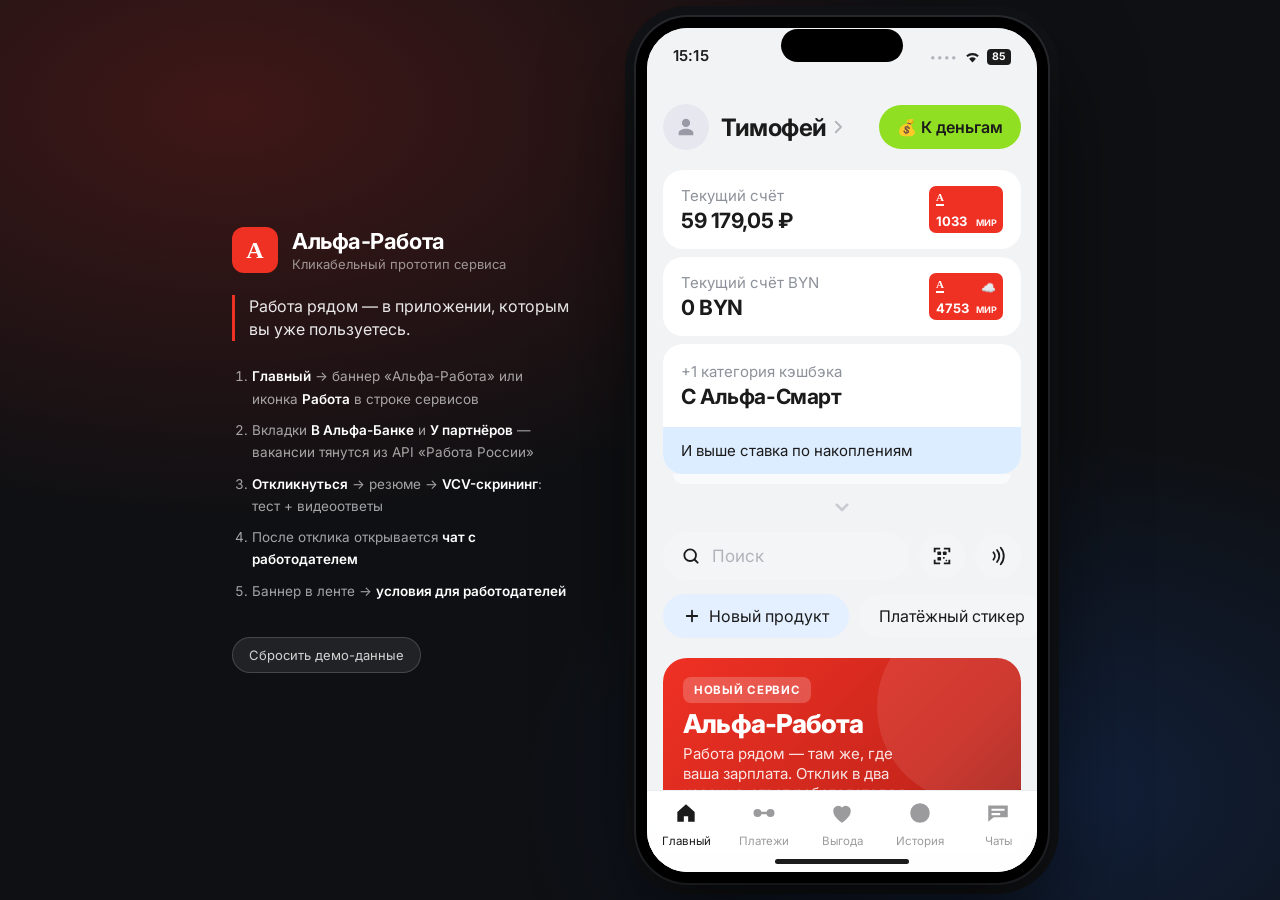
==== app/index.html @ ccc3278b "Прототип сервиса «Альфа-Работа» внутри приложения Альфа-Банка Кликабельный веб-прототип для презента" ====
<!doctype html>
<html lang="ru">
<head>
<meta charset="utf-8">
<meta name="viewport" content="width=device-width, initial-scale=1, viewport-fit=cover, maximum-scale=1">
<title>Альфа-Работа — прототип</title>
<meta name="description" content="Кликабельный прототип сервиса «Альфа-Работа» внутри мобильного приложения Альфа-Банка">
<meta name="theme-color" content="#F2F3F5">
<link rel="icon" href="data:image/svg+xml,<svg xmlns='http://www.w3.org/2000/svg' viewBox='0 0 100 100'><rect width='100' height='100' rx='22' fill='%23EF3124'/><path d='M50 22 L70 74 H58 L54.5 64 H45.5 L42 74 H30 Z M50 40 L47 56 H53 Z' fill='white'/><rect x='36' y='79' width='28' height='6' rx='3' fill='white'/></svg>">
<link rel="preconnect" href="https://fonts.googleapis.com">
<link rel="preconnect" href="https://fonts.gstatic.com" crossorigin>
<link href="https://fonts.googleapis.com/css2?family=Inter:wght@400;500;600;700;800&display=swap" rel="stylesheet">
<link rel="stylesheet" href="css/tokens.css">
<link rel="stylesheet" href="css/bank.css">
<link rel="stylesheet" href="css/rabota.css">
</head>
<body>

<div class="stage">
  <aside class="stage__side">
    <div class="stage__brand">
      <span class="stage__logo">А</span>
      <div>
        <div class="stage__title">Альфа-Работа</div>
        <div class="stage__sub">Кликабельный прототип сервиса</div>
      </div>
    </div>
    <p class="stage__note">
      Работа рядом — в приложении, которым вы уже пользуетесь.
    </p>
    <ol class="stage__steps">
      <li><b>Главный</b> → баннер «Альфа-Работа» или иконка <b>Работа</b> в строке сервисов</li>
      <li>Вкладки <b>В Альфа-Банке</b> и <b>У партнёров</b> — вакансии тянутся из API «Работа России»</li>
      <li><b>Откликнуться</b> → резюме → <b>VCV-скрининг</b>: тест + видеоответы</li>
      <li>После отклика открывается <b>чат с работодателем</b></li>
      <li>Баннер в ленте → <b>условия для работодателей</b></li>
    </ol>
    <button class="stage__reset" id="resetDemo">Сбросить демо-данные</button>
  </aside>

  <div class="phone-wrap">
    <div class="phone">
      <div class="phone__notch"></div>
      <div class="phone__screen" id="app"></div>
    </div>
  </div>
</div>

<div class="toast" id="toast"></div>

<script type="module" src="js/app.js"></script>
</body>
</html>
---- app/css/tokens.css ----
/* Дизайн-токены. Цвета сняты пипеткой со скриншотов приложения Альфа-Банка. */
:root {
  --bg:          #F2F3F5;
  --surface:     #FFFFFF;
  --surface-2:   #F4F5F7;

  --red:         #EF3124;   /* фирменный красный Альфа-Банка */
  --red-dark:    #D42A1E;
  --lime:        #90DF22;   /* пилюля «К деньгам» */
  --blue:        #1F68EB;
  --blue-soft:   #E4F0FF;
  --blue-strip:  #DCEDFF;
  --purple-soft: #BFB3FF;
  --green-bright:#6AF12A;

  --ink:         #1B1B1B;
  --ink-2:       #8D9199;
  --ink-3:       #B0B3B9;
  --avatar:      #E7E7EF;
  --nav-off:     #9B9B9D;
  --line:        #ECEDEF;

  --ok:          #12A05C;
  --warn:        #F5A623;

  --r-card:  20px;
  --r-tile:  16px;
  --r-pill:  100px;

  --pad: 16px;
  --safe-top: 59px;   /* замерено по скриншоту iPhone */
  --nav-h: 61px;      /* от границы таббара до зоны home-indicator */

  --font: 'Inter', -apple-system, BlinkMacSystemFont, 'Segoe UI', Roboto, Arial, sans-serif;
}

* { box-sizing: border-box; -webkit-tap-highlight-color: transparent; }
html, body { margin: 0; padding: 0; height: 100%; }

body {
  font-family: var(--font);
  background: #0E1013;
  color: var(--ink);
  -webkit-font-smoothing: antialiased;
  overflow: hidden;
}

/* ── Сцена: телефон по центру, слева пояснение (только на десктопе) ─────── */
.stage {
  display: flex;
  align-items: center;
  justify-content: center;
  gap: 64px;
  height: 100%;
  padding: 24px;
  background:
    radial-gradient(1200px 700px at 18% 12%, rgba(239,49,36,.22), transparent 60%),
    radial-gradient(900px 600px at 82% 88%, rgba(31,104,235,.18), transparent 60%),
    #0E1013;
}

.stage__side { width: 340px; color: #fff; }
.stage__brand { display: flex; align-items: center; gap: 14px; margin-bottom: 22px; }
.stage__logo {
  width: 46px; height: 46px; border-radius: 12px; background: var(--red);
  display: grid; place-items: center; font-weight: 800; font-size: 24px; color: #fff;
  font-family: Georgia, 'Times New Roman', serif;
}
.stage__title { font-size: 22px; font-weight: 700; letter-spacing: -.02em; }
.stage__sub { font-size: 13px; color: rgba(255,255,255,.55); margin-top: 2px; }
.stage__note {
  font-size: 16px; line-height: 1.45; color: rgba(255,255,255,.9);
  border-left: 3px solid var(--red); padding-left: 14px; margin: 0 0 24px;
}
.stage__steps { margin: 0; padding-left: 20px; font-size: 13.5px; line-height: 1.65; color: rgba(255,255,255,.62); }
.stage__steps li { margin-bottom: 9px; }
.stage__steps b { color: #fff; font-weight: 600; }
.stage__reset {
  margin-top: 26px; background: rgba(255,255,255,.08); border: 1px solid rgba(255,255,255,.16);
  color: rgba(255,255,255,.8); font: inherit; font-size: 13px; padding: 9px 16px;
  border-radius: var(--r-pill); cursor: pointer;
}
.stage__reset:hover { background: rgba(255,255,255,.14); }

/* ── Корпус телефона ────────────────────────────────────────────────────── */
.phone-wrap { flex: 0 0 auto; }
.phone {
  position: relative;
  /* Экран внутри рамки должен быть ровно 390×844 — как на референсных скриншотах */
  width: 412px; height: 866px;
  background: #000;
  border-radius: 52px;
  padding: 11px;
  box-shadow: 0 40px 90px rgba(0,0,0,.6), 0 0 0 2px #2A2C31, 0 0 0 11px #121316;
}
.phone__notch {
  position: absolute; top: 12px; left: 50%; transform: translateX(-50%);
  width: 122px; height: 33px; background: #000; border-radius: 20px; z-index: 60;
}
.phone__screen {
  position: relative;
  width: 100%; height: 100%;
  background: var(--bg);
  border-radius: 41px;
  overflow: hidden;
}

@media (max-width: 1180px) { .stage__side { display: none; } .stage { gap: 0; } }
@media (max-width: 460px), (max-height: 900px) and (max-width: 900px) {
  .stage { padding: 0; background: #000; }
  .phone { width: 100vw; height: 100dvh; border-radius: 0; padding: 0; box-shadow: none; }
  .phone__screen { border-radius: 0; }
  .phone__notch { display: none; }
}

/* ── Тост ───────────────────────────────────────────────────────────────── */
.toast {
  position: fixed; left: 50%; bottom: 46px; transform: translate(-50%, 24px);
  background: rgba(24,25,28,.95); color: #fff; font-size: 14px; font-weight: 500;
  padding: 13px 20px; border-radius: 14px; max-width: 320px; text-align: center;
  opacity: 0; pointer-events: none; transition: .25s cubic-bezier(.2,.8,.2,1); z-index: 999;
  backdrop-filter: blur(8px);
}
.toast.is-on { opacity: 1; transform: translate(-50%, 0); }
---- app/css/bank.css ----
/* ── Экраны приложения Альфа-Банка ──────────────────────────────────────── */

.view {
  position: absolute; inset: 0;
  display: flex; flex-direction: column;
  background: var(--bg);
  overflow: hidden;
}
.view--white { background: #fff; }

.view.anim-in  { animation: slideIn .28s cubic-bezier(.2,.85,.25,1); }
@keyframes slideIn { from { transform: translateX(34px); opacity: 0 } to { transform: none; opacity: 1 } }

.view.sheet-in { animation: sheetIn .3s cubic-bezier(.2,.85,.25,1); }
@keyframes sheetIn { from { transform: translateY(100%) } to { transform: none } }

/* ── Статус-бар ─────────────────────────────────────────────────────────── */
.statusbar {
  height: var(--safe-top); flex: 0 0 auto;
  display: flex; align-items: flex-end; justify-content: space-between;
  padding: 0 26px 22px; font-size: 15px; font-weight: 600; letter-spacing: .01em;
  color: var(--ink); position: relative; z-index: 20;
}
.statusbar__right { display: flex; align-items: center; gap: 6px; }
.statusbar__dots { letter-spacing: 1px; color: var(--ink-3); font-size: 11px; }
.statusbar__batt {
  background: var(--ink); color: #fff; font-size: 10.5px; font-weight: 700;
  padding: 2px 5px; border-radius: 4px; line-height: 1.1;
}

/* ── Скролл-контейнер ───────────────────────────────────────────────────── */
.scroll {
  flex: 1 1 auto; overflow-y: auto; overflow-x: hidden;
  -webkit-overflow-scrolling: touch; scrollbar-width: none;
  overscroll-behavior: contain;
}
.scroll::-webkit-scrollbar { width: 0; height: 0; }

/* ── Шапка главного ─────────────────────────────────────────────────────── */
.bank-head {
  display: flex; align-items: center; gap: 12px;
  padding: 17px var(--pad) 20px; flex: 0 0 auto; background: var(--bg);
}
.avatar {
  width: 46px; height: 46px; border-radius: 50%; background: var(--avatar);
  display: grid; place-items: center; flex: 0 0 auto; cursor: pointer;
}
.avatar svg { width: 22px; height: 22px; fill: #9A9AA6; }
.bank-head__name {
  font-size: 24px; font-weight: 700; letter-spacing: -.02em;
  display: flex; align-items: center; gap: 2px; cursor: pointer;
}
.bank-head__name svg { width: 18px; height: 18px; fill: none; stroke: var(--ink-3); stroke-width: 2.4; }
.bank-head__spacer { flex: 1 1 auto; }
.pill-money {
  background: var(--lime); color: var(--ink); font-size: 16px; font-weight: 600;
  padding: 12px 18px; border-radius: var(--r-pill); border: 0; font-family: inherit;
  display: flex; align-items: center; gap: 7px; cursor: pointer; white-space: nowrap;
}
.icon-btn {
  width: 46px; height: 46px; border-radius: 50%; background: var(--surface-2);
  display: grid; place-items: center; border: 0; cursor: pointer; flex: 0 0 auto;
}
.icon-btn svg { width: 22px; height: 22px; }

/* ── Карточки счетов ────────────────────────────────────────────────────── */
.acct {
  background: var(--surface); border-radius: var(--r-card); margin: 0 var(--pad) 8px;
  padding: 16px 18px; display: flex; align-items: center; gap: 12px; cursor: pointer;
}
.acct__label { font-size: 15px; color: var(--ink-2); margin-bottom: 3px; }
.acct__sum { font-size: 21px; font-weight: 700; letter-spacing: -.02em; }
.acct__spacer { flex: 1 1 auto; }
.mini-card {
  width: 74px; height: 47px; border-radius: 7px; background: var(--red);
  position: relative; flex: 0 0 auto; color: #fff; overflow: hidden;
}
.mini-card__a { position: absolute; top: 5px; left: 7px; font: 700 11px Georgia, serif; }
.mini-card__a::after { content: ""; display: block; height: 1.5px; background: #fff; margin-top: 1px; }
.mini-card__num { position: absolute; bottom: 4px; left: 7px; font-size: 13px; font-weight: 700; }
.mini-card__ps { position: absolute; bottom: 5px; right: 6px; font-size: 9px; font-weight: 700; opacity: .95; }
.mini-card__cloud { position: absolute; top: 7px; right: 7px; font-size: 12px; }

.promo-acct {
  background: var(--surface); border-radius: var(--r-card); margin: 0 var(--pad);
  overflow: hidden; cursor: pointer;
}
.promo-acct__top { padding: 18px; display: flex; align-items: center; gap: 10px; }
.promo-acct__label { font-size: 15px; color: var(--ink-2); margin-bottom: 3px; }
.promo-acct__title { font-size: 21px; font-weight: 700; letter-spacing: -.02em; }
.promo-acct__x { width: 26px; height: 26px; flex: 0 0 auto; opacity: .35; }
.promo-acct__strip { background: var(--blue-strip); padding: 14px 18px; font-size: 15px; }
.stack-hint {
  height: 10px; margin: 0 26px; background: var(--surface); border-radius: 0 0 16px 16px; opacity: .6;
}
.chevron-down { display: grid; place-items: center; padding: 14px 0 10px; }
.chevron-down svg { width: 34px; height: 18px; stroke: #C9CBD0; stroke-width: 3.4; fill: none; }

/* ── Поиск ──────────────────────────────────────────────────────────────── */
.searchrow { display: flex; gap: 10px; padding: 6px var(--pad) 14px; align-items: center; }
.searchfield {
  flex: 1 1 auto; height: 48px; background: var(--surface-2); border-radius: var(--r-pill);
  display: flex; align-items: center; gap: 11px; padding: 0 18px; cursor: pointer;
}
.searchfield svg { width: 20px; height: 20px; flex: 0 0 auto; }
.searchfield > span { color: var(--ink-3); font-size: 17px; }
.searchfield input {
  border: 0; background: transparent; font: inherit; font-size: 16px; outline: none;
  width: 100%; color: var(--ink);
}
.searchfield input::placeholder { color: var(--ink-3); }

/* ── Чипы ───────────────────────────────────────────────────────────────── */
.chiprow {
  display: flex; gap: 10px; overflow-x: auto; padding: 0 var(--pad) 16px;
  scrollbar-width: none;
}
.chiprow::-webkit-scrollbar { display: none; }
.chip {
  flex: 0 0 auto; background: var(--surface-2); border: 0; font: inherit; font-size: 16px;
  padding: 12px 20px; border-radius: var(--r-pill); cursor: pointer; white-space: nowrap;
  display: flex; align-items: center; gap: 8px; color: var(--ink);
}
.chip--blue { background: var(--blue-soft); }
.chip svg { width: 18px; height: 18px; }

/* ── Секции и карусели ──────────────────────────────────────────────────── */
.sec-head {
  display: flex; align-items: center; justify-content: space-between;
  padding: 18px var(--pad) 14px; cursor: pointer;
}
.sec-head h2 { margin: 0; font-size: 21px; font-weight: 700; letter-spacing: -.025em; }
.sec-head svg { width: 20px; height: 20px; stroke: #C4C6CC; stroke-width: 2.6; fill: none; }

.rail {
  display: flex; gap: 10px; overflow-x: auto; padding: 0 var(--pad) 4px;
  scrollbar-width: none; scroll-snap-type: x proximity;
}
.rail::-webkit-scrollbar { display: none; }
.rail > * { scroll-snap-align: start; }

.story {
  flex: 0 0 auto; width: 168px; border-radius: var(--r-card); overflow: hidden;
  background: var(--blue-strip); cursor: pointer;
}
.story__art { height: 116px; display: grid; place-items: center; font-size: 54px; }
.story__cap { padding: 12px 14px 16px; font-size: 16px; font-weight: 600; line-height: 1.25; }

.tile {
  flex: 0 0 auto; width: 168px; min-height: 168px; border-radius: var(--r-card);
  padding: 16px; cursor: pointer; position: relative; overflow: hidden;
  display: flex; flex-direction: column;
}
.tile h3 { margin: 0 0 4px; font-size: 18px; font-weight: 700; line-height: 1.2; letter-spacing: -.02em; }
.tile p { margin: 0; font-size: 15px; line-height: 1.25; color: rgba(27,27,27,.5); }
.tile__emoji { font-size: 46px; margin-top: auto; align-self: flex-end; }

.transfer { flex: 0 0 auto; width: 86px; text-align: center; cursor: pointer; }
.transfer__circle {
  width: 68px; height: 68px; border-radius: 50%; background: var(--surface-2);
  display: grid; place-items: center; font-size: 30px; margin: 0 auto 8px;
}
.transfer__name { font-size: 13.5px; line-height: 1.25; }

/* ── Строка сервисов (страховки, тревел, …, Работа) ─────────────────────── */
.services { display: flex; gap: 10px; overflow-x: auto; padding: 4px var(--pad) 6px; scrollbar-width: none; }
.services::-webkit-scrollbar { display: none; }
.service {
  flex: 0 0 auto; width: 84px; text-align: center; cursor: pointer;
  background: none; border: 0; font: inherit; padding: 0;
}
.service__tile {
  width: 84px; height: 84px; border-radius: 22px; background: var(--surface-2);
  display: grid; place-items: center; font-size: 40px; margin-bottom: 8px; position: relative;
}
.service__name { font-size: 14px; line-height: 1.2; color: var(--ink); }
.service__rate { font-size: 14px; color: var(--ink-2); }
.service__new {
  position: absolute; top: -4px; right: -4px; background: var(--red); color: #fff;
  font-size: 10px; font-weight: 700; padding: 3px 7px; border-radius: 8px; letter-spacing: .02em;
}
.service--work .service__tile { background: linear-gradient(140deg, #FF5B4A, #EF3124); }

/* ── Баннер нового продукта на главной ──────────────────────────────────── */
.hero-banner {
  margin: 4px var(--pad) 2px; border-radius: 24px; overflow: hidden; cursor: pointer;
  background: linear-gradient(135deg, #EF3124 0%, #C9261C 62%, #8E1A13 100%);
  color: #fff; padding: 20px; position: relative; min-height: 170px;
  display: flex; flex-direction: column; justify-content: space-between;
}
.hero-banner::after {
  content: ""; position: absolute; right: -46px; top: -46px; width: 190px; height: 190px;
  border-radius: 50%; background: rgba(255,255,255,.09);
}
.hero-banner__tag {
  align-self: flex-start; background: rgba(255,255,255,.2); font-size: 11.5px; font-weight: 700;
  letter-spacing: .06em; text-transform: uppercase; padding: 6px 11px; border-radius: 8px;
  position: relative; z-index: 2;
}
.hero-banner__title {
  font-size: 26px; font-weight: 800; letter-spacing: -.03em; line-height: 1.08;
  margin: 12px 0 6px; position: relative; z-index: 2;
}
.hero-banner__sub { font-size: 15px; line-height: 1.3; opacity: .88; position: relative; z-index: 2; max-width: 76%; }
.hero-banner__cta {
  margin-top: 16px; align-self: flex-start; background: #fff; color: var(--ink);
  font-size: 15px; font-weight: 600; padding: 11px 20px; border-radius: var(--r-pill);
  border: 0; font-family: inherit; position: relative; z-index: 2; cursor: pointer;
}
.hero-banner__emoji { position: absolute; right: 16px; bottom: 14px; font-size: 60px; z-index: 1; }

/* ── Нижняя навигация ───────────────────────────────────────────────────── */
.tabbar {
  flex: 0 0 auto; height: var(--nav-h);
  display: flex; align-items: flex-start; padding-top: 9px;
  background: rgba(255,255,255,.94); backdrop-filter: blur(14px);
  border-top: 1px solid var(--line); position: relative; z-index: 30;
}
.tabbar__item {
  flex: 1 1 0; background: none; border: 0; font: inherit; cursor: pointer;
  display: flex; flex-direction: column; align-items: center; gap: 5px; padding: 0;
  color: var(--nav-off);
}
.tabbar__item svg { width: 26px; height: 26px; fill: currentColor; }
.tabbar__item span { font-size: 11.5px; }
.tabbar__item.is-on { color: var(--ink); }
.tabbar__ico { position: relative; }
.tabbar__badge {
  position: absolute; top: -4px; right: -10px; min-width: 17px; height: 17px;
  background: var(--red); color: #fff; font-size: 10px; font-weight: 700;
  border-radius: 9px; display: grid; place-items: center; padding: 0 4px;
}
.home-indicator {
  height: 21px; flex: 0 0 auto; display: grid; place-items: center; background: rgba(255,255,255,.94);
}
.home-indicator::after { content: ""; width: 134px; height: 5px; background: #1B1B1B; border-radius: 3px; }
.home-indicator--dark { background: transparent; }

/* ── Навбар внутренних экранов ──────────────────────────────────────────── */
.navbar {
  flex: 0 0 auto; display: flex; align-items: center; gap: 10px;
  padding: 4px var(--pad) 12px; position: relative; z-index: 15;
}
.navbar__btn {
  width: 40px; height: 40px; border-radius: 50%; background: transparent; border: 0;
  display: grid; place-items: center; cursor: pointer; flex: 0 0 auto; margin-left: -8px;
}
.navbar__btn svg { width: 24px; height: 24px; fill: none; stroke: var(--ink); stroke-width: 2.2; }
.navbar__title { font-size: 20px; font-weight: 700; letter-spacing: -.02em; flex: 1 1 auto; }
.navbar__title small { display: block; font-size: 13px; font-weight: 500; color: var(--red); margin-top: 1px; }

/* ── Выгода: сегменты ───────────────────────────────────────────────────── */
.segs { display: flex; gap: 8px; overflow-x: auto; padding: 4px var(--pad) 16px; scrollbar-width: none; }
.segs::-webkit-scrollbar { display: none; }
.seg {
  flex: 0 0 auto; border: 0; font: inherit; font-size: 17px; font-weight: 500;
  padding: 12px 22px; border-radius: var(--r-pill); background: transparent; cursor: pointer; color: var(--ink);
}
.seg.is-on { background: #1B1B1B; color: #fff; }

.balance-card { margin: 0 var(--pad); border-radius: var(--r-card); overflow: hidden; background: var(--surface-2); }
.balance-card__top { padding: 18px; }
.balance-card__label { font-size: 15px; color: var(--ink-2); display: flex; align-items: center; gap: 6px; }
.balance-card__val { font-size: 26px; font-weight: 700; margin-top: 4px; letter-spacing: -.02em; }
.balance-card__strip {
  background: var(--blue-strip); padding: 15px 18px; font-size: 15px;
  display: flex; align-items: center; justify-content: space-between; cursor: pointer;
}
.info-card {
  margin: 10px var(--pad) 0; background: var(--surface-2); border-radius: var(--r-card);
  padding: 16px; display: flex; align-items: center; gap: 12px; font-size: 15px; line-height: 1.35; cursor: pointer;
}
.duo { display: grid; grid-template-columns: 1fr 1fr; gap: 10px; padding: 10px var(--pad) 0; }
.duo__card {
  border-radius: var(--r-card); padding: 16px; min-height: 156px; cursor: pointer;
  display: flex; flex-direction: column; background: var(--surface-2);
}
.duo__card h3 { margin: 0; font-size: 18px; font-weight: 700; line-height: 1.2; letter-spacing: -.02em; }
.duo__card p { margin: 4px 0 0; font-size: 14px; color: var(--ink-2); }
.duo__art { font-size: 42px; margin-top: auto; align-self: flex-end; }

/* ── Списки (чаты, история) ─────────────────────────────────────────────── */
.list { padding: 0 var(--pad); }
.listitem { display: flex; gap: 14px; padding: 14px 0; cursor: pointer; align-items: flex-start; }
.listitem__ico {
  width: 52px; height: 52px; border-radius: 14px; flex: 0 0 auto;
  display: grid; place-items: center; font-size: 26px; background: var(--surface-2);
}
.listitem__body { flex: 1 1 auto; min-width: 0; }
.listitem__row { display: flex; align-items: baseline; gap: 8px; }
.listitem__name { font-size: 17px; font-weight: 600; letter-spacing: -.01em; flex: 1 1 auto; }
.listitem__time { font-size: 14px; color: var(--ink-2); flex: 0 0 auto; }
.listitem__text {
  font-size: 15px; color: var(--ink-2); line-height: 1.3; margin-top: 3px;
  display: -webkit-box; -webkit-line-clamp: 2; -webkit-box-orient: vertical; overflow: hidden;
}
.listitem__badge {
  background: var(--red); color: #fff; font-size: 11.5px; font-weight: 700;
  border-radius: 10px; padding: 2px 7px; align-self: center;
}
.listitem__badge--mute { background: var(--surface-2); color: var(--ink-2); }

.txn { display: flex; gap: 14px; padding: 12px 0; align-items: center; }
.txn__ico { width: 46px; height: 46px; border-radius: 50%; background: var(--surface-2); display: grid; place-items: center; font-size: 22px; flex: 0 0 auto; }
.txn__body { flex: 1 1 auto; min-width: 0; }
.txn__name { font-size: 16px; font-weight: 500; }
.txn__cat { font-size: 14px; color: var(--ink-2); margin-top: 2px; }
.txn__sum { font-size: 16px; font-weight: 600; white-space: nowrap; }
.txn__sum--in { color: var(--ok); }
.daylabel { font-size: 14px; color: var(--ink-2); padding: 16px 0 4px; font-weight: 500; }

/* ── Платежи ────────────────────────────────────────────────────────────── */
.paygrid { display: grid; grid-template-columns: repeat(4, 1fr); gap: 14px 8px; padding: 8px var(--pad) 16px; }
.paygrid__item { text-align: center; cursor: pointer; }
.paygrid__tile { width: 68px; height: 68px; margin: 0 auto 7px; border-radius: 20px; background: var(--surface-2); display: grid; place-items: center; font-size: 30px; }
.paygrid__name { font-size: 12.5px; line-height: 1.2; }

.blockcard { background: var(--surface); border-radius: var(--r-card); margin: 0 var(--pad) 10px; overflow: hidden; }
.blockrow { display: flex; align-items: center; gap: 14px; padding: 16px 18px; cursor: pointer; }
.blockrow + .blockrow { border-top: 1px solid var(--line); }
.blockrow__ico { width: 40px; height: 40px; border-radius: 12px; background: var(--surface-2); display: grid; place-items: center; font-size: 20px; flex: 0 0 auto; }
.blockrow__body { flex: 1 1 auto; }
.blockrow__title { font-size: 16px; font-weight: 500; }
.blockrow__sub { font-size: 14px; color: var(--ink-2); margin-top: 2px; }
.blockrow__chev { width: 18px; height: 18px; stroke: var(--ink-3); stroke-width: 2.6; fill: none; flex: 0 0 auto; }

.empty { padding: 56px 32px; text-align: center; color: var(--ink-2); }
.empty__emoji { font-size: 52px; margin-bottom: 14px; }
.empty__title { font-size: 18px; font-weight: 600; color: var(--ink); margin-bottom: 6px; }
.empty__text { font-size: 15px; line-height: 1.4; }
---- app/css/rabota.css ----
/* ── Сервис «Альфа-Работа» — в едином стиле с приложением банка ─────────── */

/* Сегменты: Альфа-Банк / Партнёры */
.switch {
  display: flex; background: var(--surface-2); border-radius: var(--r-pill);
  padding: 4px; margin: 0 var(--pad) 14px;
}
.switch__btn {
  flex: 1 1 0; border: 0; font: inherit; font-size: 15px; font-weight: 500;
  padding: 11px 8px; border-radius: var(--r-pill); background: transparent;
  cursor: pointer; color: var(--ink-2); transition: .18s;
}
.switch__btn.is-on { background: #fff; color: var(--ink); font-weight: 600; box-shadow: 0 1px 4px rgba(0,0,0,.08); }

/* Пара карточек: Отклики / Резюме */
.duo-nav { display: grid; grid-template-columns: 1fr 1fr; gap: 10px; padding: 0 var(--pad) 14px; }
.duo-nav__card {
  background: var(--surface); border-radius: var(--r-card); padding: 16px;
  cursor: pointer; display: flex; align-items: center; gap: 8px; min-height: 74px;
  border: 0; font: inherit; text-align: left; position: relative;
}
.duo-nav__label { font-size: 16px; font-weight: 600; flex: 1 1 auto; letter-spacing: -.01em; }
.duo-nav__emoji { font-size: 30px; }
.duo-nav__count {
  position: absolute; top: 10px; right: 10px; background: var(--red); color: #fff;
  font-size: 11px; font-weight: 700; border-radius: 9px; padding: 2px 7px;
}

/* Строка фильтров */
.filterrow { display: flex; gap: 8px; overflow-x: auto; padding: 0 var(--pad) 14px; scrollbar-width: none; }
.filterrow::-webkit-scrollbar { display: none; }
.fchip {
  flex: 0 0 auto; background: var(--surface-2); border: 0; font: inherit; font-size: 15px;
  padding: 11px 16px; border-radius: var(--r-pill); cursor: pointer; white-space: nowrap;
  display: flex; align-items: center; gap: 6px; color: var(--ink);
}
.fchip.is-on { background: var(--ink); color: #fff; }
.fchip svg { width: 14px; height: 14px; stroke: currentColor; stroke-width: 2.6; fill: none; }
.fchip--icon { padding: 11px 13px; }
.fchip--icon svg { width: 18px; height: 18px; }
.fchip__dot {
  width: 7px; height: 7px; border-radius: 50%; background: var(--red);
  position: absolute; top: 7px; right: 8px;
}
.fchip--rel { position: relative; }

.result-count { padding: 0 var(--pad) 10px; font-size: 14px; color: var(--ink-2); }

/* ── Карточка вакансии ──────────────────────────────────────────────────── */
.vac {
  background: var(--surface); border-radius: var(--r-card); margin: 0 var(--pad) 10px;
  padding: 16px; cursor: pointer; position: relative;
}
.vac__tags { display: flex; flex-wrap: wrap; gap: 6px; margin-bottom: 10px; }
.tag {
  background: var(--surface-2); font-size: 13px; padding: 6px 11px; border-radius: var(--r-pill);
  color: var(--ink); display: inline-flex; align-items: center; gap: 5px; white-space: nowrap;
}
.tag--alfa { background: #FDE9E7; color: var(--red); font-weight: 600; }
.tag--partner { background: #EDE9FE; color: #6D3BF0; font-weight: 600; }
.tag--hot { background: #FFF1E0; color: #C2700A; font-weight: 600; }
.tag--match { background: #E4F7EC; color: var(--ok); font-weight: 600; }
.vac__title { font-size: 18px; font-weight: 700; letter-spacing: -.02em; line-height: 1.22; }
.vac__company { font-size: 15px; color: var(--ink-2); margin-top: 5px; display: flex; align-items: center; gap: 5px; }
.vac__company svg { width: 15px; height: 15px; flex: 0 0 auto; }
.vac__desc {
  font-size: 15px; line-height: 1.35; margin-top: 8px; color: #43464C;
  display: -webkit-box; -webkit-line-clamp: 2; -webkit-box-orient: vertical; overflow: hidden;
}
.vac__salary { font-size: 17px; font-weight: 600; margin-top: 10px; }
.vac__meta { font-size: 13px; color: var(--ink-2); margin-top: 6px; display: flex; gap: 10px; flex-wrap: wrap; }
.vac__live { color: var(--ok); }
.vac__foot { display: flex; align-items: center; gap: 10px; margin-top: 12px; }
.vac__fav {
  width: 40px; height: 40px; border-radius: 50%; background: var(--surface-2); border: 0;
  display: grid; place-items: center; cursor: pointer; flex: 0 0 auto;
}
.vac__fav svg { width: 20px; height: 20px; fill: none; stroke: var(--ink-2); stroke-width: 2; }
.vac__fav.is-on svg { fill: var(--red); stroke: var(--red); }
.vac__applied { font-size: 14px; color: var(--ok); font-weight: 600; display: flex; align-items: center; gap: 6px; }

.btn-apply {
  background: var(--red); color: #fff; border: 0; font: inherit; font-size: 15px; font-weight: 600;
  padding: 12px 22px; border-radius: var(--r-pill); cursor: pointer;
}
.btn-apply:disabled { background: var(--surface-2); color: var(--ink-2); }

/* ── Рекламный баннер работодателям в ленте ─────────────────────────────── */
.empl-banner {
  margin: 4px var(--pad) 12px; border-radius: var(--r-card); padding: 18px;
  background: linear-gradient(135deg, #1B1B1B 0%, #2C2E36 100%);
  color: #fff; cursor: pointer; position: relative; overflow: hidden;
}
.empl-banner::after {
  content: ""; position: absolute; right: -30px; bottom: -40px; width: 140px; height: 140px;
  border-radius: 50%; background: rgba(239,49,36,.35); filter: blur(6px);
}
.empl-banner__tag {
  display: inline-block; background: rgba(255,255,255,.14); font-size: 11px; font-weight: 700;
  letter-spacing: .06em; text-transform: uppercase; padding: 5px 10px; border-radius: 7px;
  margin-bottom: 10px; position: relative; z-index: 2;
}
.empl-banner__title { font-size: 19px; font-weight: 700; line-height: 1.2; letter-spacing: -.02em; position: relative; z-index: 2; }
.empl-banner__sub { font-size: 14.5px; opacity: .72; margin-top: 6px; line-height: 1.35; position: relative; z-index: 2; max-width: 84%; }
.empl-banner__link {
  margin-top: 14px; display: inline-flex; align-items: center; gap: 6px; font-size: 15px;
  font-weight: 600; color: #fff; position: relative; z-index: 2;
}
.empl-banner__link svg { width: 16px; height: 16px; stroke: currentColor; stroke-width: 2.6; fill: none; }

/* ── Детальная вакансия ─────────────────────────────────────────────────── */
.vd { padding: 0 var(--pad); }
.vd__title { font-size: 27px; font-weight: 800; letter-spacing: -.03em; line-height: 1.1; }
.vd__salary { font-size: 17px; margin-top: 10px; }
.vd__salary b { font-weight: 700; }
.vd__tags { display: flex; flex-wrap: wrap; gap: 7px; margin-top: 14px; }
.vd h3 { font-size: 19px; font-weight: 700; letter-spacing: -.02em; margin: 26px 0 10px; }
.vd p, .vd li { font-size: 15.5px; line-height: 1.45; margin: 0 0 9px; color: #2E3136; }
.vd ul { margin: 0; padding-left: 20px; }
.vd__company {
  display: flex; align-items: center; gap: 12px; background: var(--surface);
  border-radius: var(--r-card); padding: 14px; margin-top: 8px;
}
.vd__logo {
  width: 46px; height: 46px; border-radius: 13px; display: grid; place-items: center;
  font-weight: 700; font-size: 18px; color: #fff; flex: 0 0 auto;
}
.vd__cname { font-size: 16px; font-weight: 600; display: flex; align-items: center; gap: 5px; }
.vd__crate { font-size: 14px; color: var(--ink-2); margin-top: 2px; }
.vd__stats {
  display: flex; gap: 8px; margin-top: 14px; background: var(--surface);
  border-radius: var(--r-card); padding: 14px;
}
.vd__stat { flex: 1 1 0; text-align: center; }
.vd__stat b { display: block; font-size: 18px; font-weight: 700; }
.vd__stat span { font-size: 12.5px; color: var(--ink-2); line-height: 1.2; display: block; margin-top: 3px; }

.sticky-foot {
  flex: 0 0 auto; padding: 12px var(--pad) 10px; background: rgba(255,255,255,.96);
  backdrop-filter: blur(12px); border-top: 1px solid var(--line); position: relative; z-index: 20;
}
.btn-primary {
  width: 100%; background: var(--red); color: #fff; border: 0; font: inherit; font-size: 17px;
  font-weight: 600; padding: 17px; border-radius: var(--r-pill); cursor: pointer;
}
.btn-primary:disabled { background: #E6E7EA; color: var(--ink-3); cursor: default; }
.btn-ghost {
  width: 100%; background: var(--surface-2); color: var(--ink); border: 0; font: inherit;
  font-size: 17px; font-weight: 600; padding: 17px; border-radius: var(--r-pill); cursor: pointer;
}
.legal { font-size: 12.5px; color: var(--ink-2); text-align: center; margin-top: 9px; line-height: 1.35; }
.legal u { cursor: pointer; }

/* ── Фильтры ────────────────────────────────────────────────────────────── */
.flt { padding: 0 var(--pad) 20px; }
.flt h3 { font-size: 17px; font-weight: 700; margin: 22px 0 12px; letter-spacing: -.01em; }
.flt__wrap { display: flex; flex-wrap: wrap; gap: 8px; }
.flt__toggle { display: flex; align-items: center; justify-content: space-between; padding: 16px 0; border-top: 1px solid var(--line); }
.flt__toggle span { font-size: 16px; font-weight: 500; }
.tgl { width: 51px; height: 31px; border-radius: 20px; background: #E4E5E8; border: 0; position: relative; cursor: pointer; flex: 0 0 auto; transition: .2s; }
.tgl::after { content: ""; position: absolute; top: 2px; left: 2px; width: 27px; height: 27px; border-radius: 50%; background: #fff; box-shadow: 0 1px 3px rgba(0,0,0,.2); transition: .2s; }
.tgl.is-on { background: var(--ok); }
.tgl.is-on::after { transform: translateX(20px); }
.range { display: flex; align-items: center; gap: 10px; }
.range input[type=range] { flex: 1 1 auto; accent-color: var(--red); }
.range__val { font-size: 15px; font-weight: 600; white-space: nowrap; }

/* ── Резюме ─────────────────────────────────────────────────────────────── */
.res-card {
  background: var(--surface); border-radius: var(--r-card); margin: 0 var(--pad) 10px;
  padding: 16px; display: flex; align-items: center; gap: 14px; cursor: pointer;
}
.res-card__ico { width: 46px; height: 46px; border-radius: 13px; background: var(--blue-soft); display: grid; place-items: center; font-size: 22px; flex: 0 0 auto; }
.res-card__body { flex: 1 1 auto; min-width: 0; }
.res-card__name { font-size: 16px; font-weight: 600; }
.res-card__meta { font-size: 14px; color: var(--ink-2); margin-top: 3px; }
.res-card__meta--ok { color: var(--ok); }
.res-card.is-sel { outline: 2px solid var(--red); }

.pick-row {
  display: flex; align-items: center; gap: 16px; padding: 16px var(--pad);
  cursor: pointer; background: none; border: 0; font: inherit; width: 100%; text-align: left;
}
.pick-row__ico { width: 48px; height: 48px; border-radius: 50%; background: var(--red); display: grid; place-items: center; font-size: 22px; flex: 0 0 auto; }
.pick-row__title { font-size: 17px; font-weight: 500; display: block; }
.pick-row__sub { font-size: 14px; color: var(--ink-2); margin-top: 2px; display: block; }

.field { padding: 0 var(--pad) 16px; }
.field label { display: block; font-size: 14px; color: var(--ink-2); margin-bottom: 7px; }
.field input, .field textarea, .field select {
  width: 100%; border: 0; background: var(--surface-2); border-radius: 14px; padding: 15px 16px;
  font: inherit; font-size: 16px; outline: none; color: var(--ink);
}
.field input:focus, .field textarea:focus { box-shadow: inset 0 0 0 2px var(--red); }
.field textarea { min-height: 96px; resize: none; }
.hint { padding: 0 var(--pad) 14px; font-size: 13.5px; color: var(--ink-2); line-height: 1.4; }

.stub-box {
  margin: 0 var(--pad) 16px; border: 2px dashed #D6D8DD; border-radius: var(--r-card);
  padding: 28px 20px; text-align: center; background: #FAFBFC;
}
.stub-box__emoji { font-size: 40px; }
.stub-box__title { font-size: 16px; font-weight: 600; margin: 10px 0 6px; }
.stub-box__text { font-size: 14px; color: var(--ink-2); line-height: 1.4; }

/* ── VCV-скрининг ───────────────────────────────────────────────────────── */
.vcv-progress { display: flex; gap: 5px; padding: 0 var(--pad) 16px; }
.vcv-progress__seg { flex: 1 1 0; height: 4px; border-radius: 3px; background: #E3E5E8; overflow: hidden; }
.vcv-progress__seg.is-done { background: var(--red); }
.vcv-progress__seg.is-now::after { content: ""; display: block; height: 100%; width: 45%; background: var(--red); }

.vcv-hero { padding: 8px var(--pad) 0; text-align: center; }
.vcv-hero__emoji { font-size: 64px; }
.vcv-hero__title { font-size: 25px; font-weight: 800; letter-spacing: -.03em; line-height: 1.12; margin: 14px 0 10px; }
.vcv-hero__text { font-size: 15.5px; line-height: 1.45; color: var(--ink-2); }

.vcv-steps { padding: 20px var(--pad) 0; }
.vcv-step { display: flex; gap: 14px; align-items: flex-start; padding: 13px 0; }
.vcv-step__n {
  width: 30px; height: 30px; border-radius: 50%; background: var(--red); color: #fff;
  display: grid; place-items: center; font-size: 14px; font-weight: 700; flex: 0 0 auto;
}
.vcv-step__t { font-size: 16px; font-weight: 600; }
.vcv-step__s { font-size: 14px; color: var(--ink-2); margin-top: 3px; line-height: 1.35; }

.q-num { font-size: 13px; color: var(--ink-2); padding: 0 var(--pad) 8px; font-weight: 500; letter-spacing: .02em; }
.q-title { font-size: 21px; font-weight: 700; letter-spacing: -.02em; line-height: 1.25; padding: 0 var(--pad) 6px; }
.q-sub { font-size: 14.5px; color: var(--ink-2); padding: 0 var(--pad) 16px; line-height: 1.4; }
.opt {
  display: flex; align-items: center; gap: 13px; background: var(--surface); border: 2px solid transparent;
  border-radius: var(--r-tile); padding: 15px 16px; margin: 0 var(--pad) 9px; cursor: pointer;
  font-size: 15.5px; line-height: 1.35; width: calc(100% - var(--pad) * 2); text-align: left; font-family: inherit;
}
.opt__mark {
  width: 24px; height: 24px; border-radius: 50%; border: 2px solid #D6D8DD; flex: 0 0 auto;
  display: grid; place-items: center;
}
.opt.is-sel { border-color: var(--red); }
.opt.is-sel .opt__mark { border-color: var(--red); background: var(--red); }
.opt.is-sel .opt__mark::after { content: ""; width: 8px; height: 8px; border-radius: 50%; background: #fff; }

.recorder {
  margin: 0 var(--pad) 14px; border-radius: 22px; overflow: hidden; background: #14161A;
  position: relative; aspect-ratio: 3 / 4; display: grid; place-items: center;
}
.recorder video { width: 100%; height: 100%; object-fit: cover; transform: scaleX(-1); }
.recorder__ph { color: rgba(255,255,255,.5); text-align: center; padding: 24px; font-size: 14.5px; line-height: 1.45; }
.recorder__ph b { display: block; font-size: 42px; margin-bottom: 10px; }
.recorder__rec {
  position: absolute; top: 14px; left: 14px; background: rgba(239,49,36,.92); color: #fff;
  font-size: 12.5px; font-weight: 700; padding: 6px 11px; border-radius: var(--r-pill);
  display: flex; align-items: center; gap: 7px;
}
.recorder__rec i { width: 8px; height: 8px; border-radius: 50%; background: #fff; animation: blink 1s infinite; }
@keyframes blink { 50% { opacity: .25 } }
.recorder__timer {
  position: absolute; bottom: 14px; right: 14px; background: rgba(0,0,0,.55); color: #fff;
  font-size: 13px; font-weight: 600; padding: 6px 11px; border-radius: var(--r-pill);
  font-variant-numeric: tabular-nums;
}
.recorder__done {
  position: absolute; inset: 0; background: rgba(10,12,15,.86); display: grid; place-items: center;
  color: #fff; text-align: center; padding: 24px; font-size: 15px; line-height: 1.5;
}
.rec-controls { display: flex; gap: 10px; padding: 0 var(--pad) 8px; }
.rec-controls .btn-primary, .rec-controls .btn-ghost { padding: 15px; font-size: 16px; }

.score-ring { display: grid; place-items: center; padding: 12px 0 4px; }
.score-ring svg { width: 168px; height: 168px; transform: rotate(-90deg); }
.score-ring__wrap { position: relative; display: grid; place-items: center; }
.score-ring__val {
  position: absolute; text-align: center;
}
.score-ring__num { font-size: 42px; font-weight: 800; letter-spacing: -.03em; line-height: 1; }
.score-ring__cap { font-size: 13px; color: var(--ink-2); margin-top: 5px; }

.crit { display: flex; align-items: center; gap: 12px; padding: 13px var(--pad); }
.crit__ico { width: 30px; height: 30px; border-radius: 50%; display: grid; place-items: center; font-size: 15px; flex: 0 0 auto; }
.crit__ico--ok { background: #E4F7EC; }
.crit__ico--mid { background: #FFF3E0; }
.crit__body { flex: 1 1 auto; }
.crit__t { font-size: 15.5px; font-weight: 500; }
.crit__bar { height: 5px; border-radius: 3px; background: #E9EAED; margin-top: 7px; overflow: hidden; }
.crit__bar i { display: block; height: 100%; border-radius: 3px; background: var(--ok); }
.crit__pct { font-size: 14px; font-weight: 600; color: var(--ink-2); flex: 0 0 auto; }

/* ── Отклики и чат ──────────────────────────────────────────────────────── */
.resp {
  background: var(--surface); border-radius: var(--r-card); margin: 0 var(--pad) 10px;
  padding: 16px; cursor: pointer;
}
.status {
  display: inline-flex; align-items: center; gap: 6px; font-size: 12.5px; font-weight: 600;
  padding: 6px 11px; border-radius: var(--r-pill); background: var(--surface-2); color: var(--ink-2);
}
.status--sent { background: #EDF1F7; color: #4A5568; }
.status--view { background: #E4F0FF; color: var(--blue); }
.status--invite { background: #E4F7EC; color: var(--ok); }
.status--reject { background: #FDE9E7; color: var(--red); }
.resp__title { font-size: 17px; font-weight: 700; margin-top: 10px; letter-spacing: -.02em; }
.resp__company { font-size: 15px; color: var(--ink-2); margin-top: 4px; }
.resp__date { font-size: 13.5px; color: var(--ink-3); margin-top: 4px; }
.resp__actions { display: flex; gap: 8px; margin-top: 13px; }
.resp__btn {
  flex: 1 1 0; background: var(--surface-2); border: 0; font: inherit; font-size: 15px;
  font-weight: 500; padding: 12px; border-radius: 14px; cursor: pointer; color: var(--ink);
}
.resp__btn--acc { background: var(--red); color: #fff; font-weight: 600; }
.resp__unread {
  display: inline-grid; place-items: center; min-width: 18px; height: 18px; padding: 0 5px;
  background: var(--red); color: #fff; font-size: 11px; font-weight: 700; border-radius: 9px; margin-left: 6px;
}

.chat-head {
  display: flex; align-items: center; gap: 11px; padding: 4px var(--pad) 12px; flex: 0 0 auto;
  border-bottom: 1px solid var(--line); background: #fff;
}
.chat-head__logo { width: 40px; height: 40px; border-radius: 12px; display: grid; place-items: center; color: #fff; font-weight: 700; font-size: 15px; flex: 0 0 auto; }
.chat-head__name { font-size: 16px; font-weight: 600; }
.chat-head__status { font-size: 13px; color: var(--ok); margin-top: 1px; }
.chat-pin {
  margin: 12px var(--pad); border: 1px solid var(--line); border-radius: var(--r-tile);
  padding: 12px 14px; display: flex; align-items: center; gap: 10px; cursor: pointer; background: #fff;
}
.chat-pin__lbl { font-size: 12.5px; color: var(--ink-2); }
.chat-pin__title { font-size: 15px; font-weight: 600; margin-top: 2px; }
.chat-body { flex: 1 1 auto; overflow-y: auto; padding: 0 var(--pad) 12px; scrollbar-width: none; background: #fff; }
.chat-body::-webkit-scrollbar { display: none; }
.chat-day { text-align: center; font-size: 12.5px; color: var(--ink-2); margin: 16px 0 12px; }
.msg { max-width: 78%; padding: 11px 14px; border-radius: 18px; font-size: 15px; line-height: 1.38; margin-bottom: 8px; white-space: pre-wrap; }
.msg--in { background: var(--surface-2); border-bottom-left-radius: 6px; }
.msg--out { background: var(--red); color: #fff; margin-left: auto; border-bottom-right-radius: 6px; }
.msg--sys {
  background: #FFF7E6; color: #8A6100; font-size: 13.5px; max-width: 100%; text-align: center;
  border-radius: 12px; margin: 4px 0 10px;
}
.msg__time { font-size: 11px; opacity: .6; margin-top: 5px; text-align: right; }
.msg__author { font-size: 12.5px; font-weight: 600; color: var(--blue); margin-bottom: 3px; }
.chat-foot {
  flex: 0 0 auto; padding: 10px var(--pad) 10px; border-top: 1px solid var(--line);
  display: flex; gap: 9px; align-items: flex-end; background: #fff;
}
.chat-foot input {
  flex: 1 1 auto; border: 0; background: var(--surface-2); border-radius: var(--r-pill);
  padding: 13px 17px; font: inherit; font-size: 15.5px; outline: none;
}
.chat-send { width: 44px; height: 44px; border-radius: 50%; background: var(--red); border: 0; display: grid; place-items: center; cursor: pointer; flex: 0 0 auto; }
.chat-send svg { width: 20px; height: 20px; fill: #fff; }
.quick-replies { display: flex; gap: 7px; overflow-x: auto; padding: 0 var(--pad) 10px; scrollbar-width: none; background: #fff; }
.quick-replies::-webkit-scrollbar { display: none; }
.quick-reply {
  flex: 0 0 auto; background: var(--blue-soft); color: var(--blue); border: 0; font: inherit;
  font-size: 13.5px; font-weight: 500; padding: 9px 14px; border-radius: var(--r-pill); cursor: pointer; white-space: nowrap;
}

/* ── Страница условий для работодателей ─────────────────────────────────── */
.ehero {
  background: linear-gradient(150deg, #EF3124, #A81E15); color: #fff;
  padding: 26px var(--pad) 30px; margin-bottom: 4px;
}
.ehero__tag {
  display: inline-block; background: rgba(255,255,255,.18); font-size: 11.5px; font-weight: 700;
  letter-spacing: .06em; text-transform: uppercase; padding: 6px 11px; border-radius: 8px;
}
.ehero__title { font-size: 29px; font-weight: 800; letter-spacing: -.035em; line-height: 1.08; margin: 14px 0 10px; }
.ehero__sub { font-size: 15.5px; line-height: 1.45; opacity: .9; }
.ehero__stats { display: flex; gap: 10px; margin-top: 20px; }
.ehero__stat { flex: 1 1 0; background: rgba(255,255,255,.13); border-radius: 14px; padding: 12px; text-align: center; }
.ehero__stat b { display: block; font-size: 20px; font-weight: 800; letter-spacing: -.02em; }
.ehero__stat span { font-size: 11.5px; opacity: .82; line-height: 1.25; display: block; margin-top: 4px; }

.esec { padding: 22px var(--pad) 0; }
.esec h2 { font-size: 22px; font-weight: 700; letter-spacing: -.025em; margin: 0 0 6px; }
.esec > p { font-size: 15px; line-height: 1.45; color: var(--ink-2); margin: 0 0 14px; }

.tariff {
  background: var(--surface); border-radius: var(--r-card); padding: 18px; margin-bottom: 10px;
  border: 2px solid transparent; position: relative;
}
.tariff--hit { border-color: var(--red); }
.tariff__badge {
  position: absolute; top: -10px; left: 18px; background: var(--red); color: #fff;
  font-size: 11px; font-weight: 700; padding: 4px 10px; border-radius: 7px; letter-spacing: .03em;
}
.tariff__name { font-size: 18px; font-weight: 700; letter-spacing: -.02em; }
.tariff__price { font-size: 27px; font-weight: 800; letter-spacing: -.03em; margin: 8px 0 2px; }
.tariff__price small { font-size: 14px; font-weight: 500; color: var(--ink-2); letter-spacing: 0; }
.tariff__cond { font-size: 13.5px; color: var(--red); font-weight: 600; margin-bottom: 12px; }
.tariff__list { list-style: none; margin: 0; padding: 0; }
.tariff__list li { font-size: 14.5px; line-height: 1.4; padding: 6px 0 6px 24px; position: relative; color: #33363B; }
.tariff__list li::before { content: "✓"; position: absolute; left: 0; color: var(--ok); font-weight: 700; }
.tariff__list li.no::before { content: "—"; color: var(--ink-3); }

.step-card {
  background: var(--surface); border-radius: var(--r-card); padding: 16px; margin-bottom: 9px;
  display: flex; gap: 14px; align-items: flex-start;
}
.step-card__n {
  width: 30px; height: 30px; border-radius: 50%; background: var(--ink); color: #fff;
  display: grid; place-items: center; font-size: 14px; font-weight: 700; flex: 0 0 auto;
}
.step-card__t { font-size: 16px; font-weight: 600; letter-spacing: -.01em; }
.step-card__s { font-size: 14.5px; color: var(--ink-2); margin-top: 4px; line-height: 1.4; }

.faq { background: var(--surface); border-radius: var(--r-card); overflow: hidden; margin-bottom: 9px; }
.faq__q { padding: 16px; font-size: 15.5px; font-weight: 600; cursor: pointer; display: flex; gap: 12px; align-items: center; }
.faq__q span { flex: 1 1 auto; }
.faq__q svg { width: 16px; height: 16px; stroke: var(--ink-3); stroke-width: 2.6; fill: none; transition: .2s; flex: 0 0 auto; }
.faq.is-open .faq__q svg { transform: rotate(180deg); }
.faq__a { padding: 0 16px 16px; font-size: 14.5px; line-height: 1.45; color: var(--ink-2); display: none; }
.faq.is-open .faq__a { display: block; }

.calc { background: var(--surface); border-radius: var(--r-card); padding: 18px; }
.calc__row { display: flex; justify-content: space-between; align-items: center; font-size: 15px; padding: 8px 0; }
.calc__row b { font-weight: 600; }
.calc__total { border-top: 1px solid var(--line); margin-top: 8px; padding-top: 14px; display: flex; justify-content: space-between; align-items: baseline; }
.calc__total span { font-size: 15px; color: var(--ink-2); }
.calc__total b { font-size: 24px; font-weight: 800; letter-spacing: -.02em; }
.calc__save { font-size: 13.5px; color: var(--ok); font-weight: 600; margin-top: 6px; }

/* ── Прочее ─────────────────────────────────────────────────────────────── */
.loading { padding: 40px; text-align: center; color: var(--ink-2); font-size: 15px; }
.spinner {
  width: 26px; height: 26px; border: 3px solid #E3E5E8; border-top-color: var(--red);
  border-radius: 50%; margin: 0 auto 14px; animation: spin .8s linear infinite;
}
@keyframes spin { to { transform: rotate(360deg) } }
.skeleton { background: linear-gradient(90deg, #EDEEF1 25%, #F6F7F8 50%, #EDEEF1 75%); background-size: 200% 100%; animation: shimmer 1.3s infinite; border-radius: 8px; }
@keyframes shimmer { to { background-position: -200% 0 } }

.src-note {
  padding: 14px var(--pad) 26px; font-size: 12.5px; color: var(--ink-3); text-align: center; line-height: 1.45;
}
.pressable { transition: transform .12s; }
.pressable:active { transform: scale(.975); }
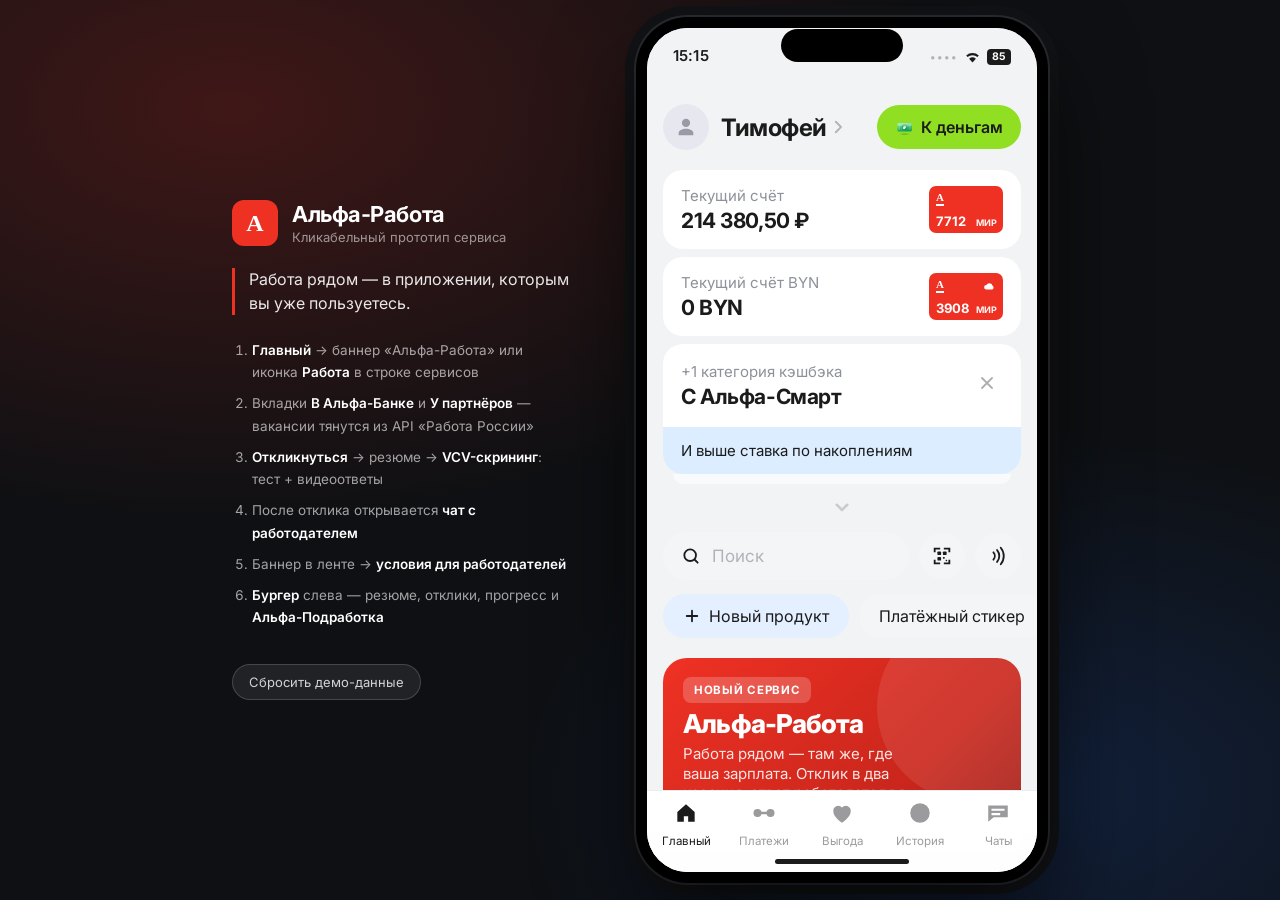
==== commit dc9182c0: "Бургер-меню, шаблон резюме, «Альфа-Карьера» и Альфа-Подработка Навигация сервиса переехала в бургер-" ====
--- a/app/index.html
+++ b/app/index.html
@@ -13,6 +13,7 @@
 <link rel="stylesheet" href="css/tokens.css">
 <link rel="stylesheet" href="css/bank.css">
 <link rel="stylesheet" href="css/rabota.css">
+<link rel="stylesheet" href="css/game.css">
 </head>
 <body>
 
@@ -34,6 +35,7 @@
       <li><b>Откликнуться</b> → резюме → <b>VCV-скрининг</b>: тест + видеоответы</li>
       <li>После отклика открывается <b>чат с работодателем</b></li>
       <li>Баннер в ленте → <b>условия для работодателей</b></li>
+      <li><b>Бургер</b> слева — резюме, отклики, прогресс и <b>Альфа-Подработка</b></li>
     </ol>
     <button class="stage__reset" id="resetDemo">Сбросить демо-данные</button>
   </aside>
--- a/app/css/bank.css
+++ b/app/css/bank.css
@@ -7,6 +7,23 @@
   overflow: hidden;
 }
 .view--white { background: #fff; }
+
+/* Внутри колонки экрана сжиматься имеет право только прокручиваемая область.
+   Без этого шапки, сегменты и строки фильтров схлопываются по высоте. */
+.view > * { flex: 0 0 auto; }
+.view > .scroll,
+.view > .chat-body { flex: 1 1 auto; min-height: 0; }
+
+/* Инлайновый SVG без размеров браузер рисует 300×150 и разрывает вёрстку.
+   Задаём умолчание — более конкретные правила ниже его перекрывают. */
+.view svg { width: 20px; height: 20px; flex: 0 0 auto; }
+.statusbar svg { width: 17px; height: 13px; }
+
+/* Объёмные иллюстрации занимают место эмодзи: масштаб берут от font-size
+   контейнера, поэтому подставляются в готовую вёрстку без правок размеров. */
+.view svg.art { width: 1.2em; height: 1.2em; overflow: visible; }
+/* Инлайновая иконка внутри строки текста — садится на базовую линию */
+.view svg.art--inline { width: 1em; height: 1em; vertical-align: -.14em; }
 
 .view.anim-in  { animation: slideIn .28s cubic-bezier(.2,.85,.25,1); }
 @keyframes slideIn { from { transform: translateX(34px); opacity: 0 } to { transform: none; opacity: 1 } }
@@ -142,9 +159,15 @@
 .story {
   flex: 0 0 auto; width: 168px; border-radius: var(--r-card); overflow: hidden;
   background: var(--blue-strip); cursor: pointer;
-}
-.story__art { height: 116px; display: grid; place-items: center; font-size: 54px; }
-.story__cap { padding: 12px 14px 16px; font-size: 16px; font-weight: 600; line-height: 1.25; }
+  display: flex; flex-direction: column;
+}
+.story__art { height: 116px; flex: 0 0 auto; display: grid; place-items: center; font-size: 54px; }
+/* Белая подпись растягивается до низа карточки: карточки в ленте выравниваются
+   по самой высокой, иначе снизу проглядывает цветная подложка. */
+.story__cap {
+  flex: 1 1 auto; padding: 12px 14px 16px;
+  font-size: 16px; font-weight: 600; line-height: 1.25;
+}
 
 .tile {
   flex: 0 0 auto; width: 168px; min-height: 168px; border-radius: var(--r-card);
@@ -261,6 +284,7 @@
 .balance-card { margin: 0 var(--pad); border-radius: var(--r-card); overflow: hidden; background: var(--surface-2); }
 .balance-card__top { padding: 18px; }
 .balance-card__label { font-size: 15px; color: var(--ink-2); display: flex; align-items: center; gap: 6px; }
+.balance-card__label svg { width: 16px; height: 16px; }
 .balance-card__val { font-size: 26px; font-weight: 700; margin-top: 4px; letter-spacing: -.02em; }
 .balance-card__strip {
   background: var(--blue-strip); padding: 15px 18px; font-size: 15px;
@@ -270,6 +294,9 @@
   margin: 10px var(--pad) 0; background: var(--surface-2); border-radius: var(--r-card);
   padding: 16px; display: flex; align-items: center; gap: 12px; font-size: 15px; line-height: 1.35; cursor: pointer;
 }
+/* Шевроны-указатели на светлом фоне: цвет наследуется через currentColor */
+.info-card svg,
+.balance-card__strip svg { color: var(--ink-3); }
 .duo { display: grid; grid-template-columns: 1fr 1fr; gap: 10px; padding: 10px var(--pad) 0; }
 .duo__card {
   border-radius: var(--r-card); padding: 16px; min-height: 156px; cursor: pointer;
--- a/app/css/rabota.css
+++ b/app/css/rabota.css
@@ -11,6 +11,20 @@
   cursor: pointer; color: var(--ink-2); transition: .18s;
 }
 .switch__btn.is-on { background: #fff; color: var(--ink); font-weight: 600; box-shadow: 0 1px 4px rgba(0,0,0,.08); }
+/* Четыре вкладки: ширина по содержимому, при нехватке места — прокрутка,
+   чтобы длинные названия не сжимались и не переносились */
+.switch--scroll { overflow-x: auto; scrollbar-width: none; }
+.switch--scroll::-webkit-scrollbar { display: none; }
+.switch--scroll .switch__btn {
+  flex: 0 0 auto; font-size: 13.5px; padding: 11px 11px; white-space: nowrap;
+}
+
+/* Компактная шапка поверх уехавшей — тот же приём, что на главной банка */
+.navbar--compact {
+  position: absolute; top: var(--safe-top); left: 0; right: 0; z-index: 18;
+  background: rgba(242,243,245,.94); backdrop-filter: blur(12px);
+  padding-top: 8px; padding-bottom: 10px; border-bottom: 1px solid var(--line);
+}
 
 /* Пара карточек: Отклики / Резюме */
 .duo-nav { display: grid; grid-template-columns: 1fr 1fr; gap: 10px; padding: 0 var(--pad) 14px; }
@@ -126,6 +140,7 @@
   font-weight: 700; font-size: 18px; color: #fff; flex: 0 0 auto;
 }
 .vd__cname { font-size: 16px; font-weight: 600; display: flex; align-items: center; gap: 5px; }
+.vd__cname svg { width: 16px; height: 16px; }
 .vd__crate { font-size: 14px; color: var(--ink-2); margin-top: 2px; }
 .vd__stats {
   display: flex; gap: 8px; margin-top: 14px; background: var(--surface);
@@ -204,10 +219,14 @@
 .stub-box__text { font-size: 14px; color: var(--ink-2); line-height: 1.4; }
 
 /* ── VCV-скрининг ───────────────────────────────────────────────────────── */
+/* Отрезок либо пройден целиком, либо нет: граница прогресса всегда попадает
+   в пробел между отрезками, а не застывает на середине одного из них. */
 .vcv-progress { display: flex; gap: 5px; padding: 0 var(--pad) 16px; }
-.vcv-progress__seg { flex: 1 1 0; height: 4px; border-radius: 3px; background: #E3E5E8; overflow: hidden; }
+.vcv-progress__seg {
+  flex: 1 1 0; height: 4px; border-radius: 3px; background: #E3E5E8;
+  transition: background .25s ease;
+}
 .vcv-progress__seg.is-done { background: var(--red); }
-.vcv-progress__seg.is-now::after { content: ""; display: block; height: 100%; width: 45%; background: var(--red); }
 
 .vcv-hero { padding: 8px var(--pad) 0; text-align: center; }
 .vcv-hero__emoji { font-size: 64px; }
@@ -322,6 +341,7 @@
   margin: 12px var(--pad); border: 1px solid var(--line); border-radius: var(--r-tile);
   padding: 12px 14px; display: flex; align-items: center; gap: 10px; cursor: pointer; background: #fff;
 }
+.chat-pin svg { color: var(--ink-3); }
 .chat-pin__lbl { font-size: 12.5px; color: var(--ink-2); }
 .chat-pin__title { font-size: 15px; font-weight: 600; margin-top: 2px; }
 .chat-body { flex: 1 1 auto; overflow-y: auto; padding: 0 var(--pad) 12px; scrollbar-width: none; background: #fff; }
@@ -353,6 +373,28 @@
   font-size: 13.5px; font-weight: 500; padding: 9px 14px; border-radius: var(--r-pill); cursor: pointer; white-space: nowrap;
 }
 
+/* ── Карточка работодателя ──────────────────────────────────────────────── */
+.cmp-head { text-align: center; padding: 4px var(--pad) 20px; }
+.cmp-logo {
+  width: 76px; height: 76px; border-radius: 22px; margin: 0 auto 14px;
+  display: grid; place-items: center; color: #fff; font-size: 28px; font-weight: 700;
+}
+.cmp-name {
+  font-size: 23px; font-weight: 800; letter-spacing: -.03em; line-height: 1.15;
+  display: flex; align-items: center; justify-content: center; gap: 6px; flex-wrap: wrap;
+}
+.cmp-name svg { width: 19px; height: 19px; }
+.cmp-rate { font-size: 14.5px; color: var(--ink-2); margin-top: 7px; }
+.cmp-tags { display: flex; flex-wrap: wrap; gap: 6px; justify-content: center; margin-top: 14px; }
+
+.cmp-facts { background: var(--surface); border-radius: var(--r-card); overflow: hidden; }
+.cmp-fact {
+  display: flex; align-items: baseline; gap: 12px; padding: 13px 16px; font-size: 15px;
+}
+.cmp-fact + .cmp-fact { border-top: 1px solid var(--line); }
+.cmp-fact span { color: var(--ink-2); flex: 0 0 42%; }
+.cmp-fact b { font-weight: 600; flex: 1 1 auto; }
+
 /* ── Страница условий для работодателей ─────────────────────────────────── */
 .ehero {
   background: linear-gradient(150deg, #EF3124, #A81E15); color: #fff;
--- a/app/css/game.css
+++ b/app/css/game.css
@@ -0,0 +1,259 @@
+/* Стили нового слоя: бургер-меню, программа «Альфа-Карьера»,
+   шаблон резюме с инструкцией и «Альфа-Подработка». */
+
+/* ── Бургер-меню ────────────────────────────────────────────────────────── */
+.drawer { position: absolute; inset: 0; z-index: 80; }
+.drawer__back {
+  position: absolute; inset: 0; background: rgba(12,13,16,.45);
+  opacity: 0; transition: opacity .24s ease;
+}
+.drawer.is-open .drawer__back { opacity: 1; }
+.drawer__panel {
+  position: absolute; top: 0; bottom: 0; left: 0; width: 306px;
+  background: var(--bg); display: flex; flex-direction: column;
+  transform: translateX(-100%); transition: transform .26s cubic-bezier(.2,.85,.25,1);
+  box-shadow: 8px 0 30px rgba(0,0,0,.18);
+}
+.drawer.is-open .drawer__panel { transform: none; }
+
+.drawer__head {
+  padding: calc(var(--safe-top) - 6px) 18px 18px;
+  background: linear-gradient(150deg, #EF3124, #A5170E); color: #fff;
+}
+.drawer__row { display: flex; align-items: center; gap: 12px; margin-bottom: 14px; }
+.drawer__row .avatar { background: rgba(255,255,255,.22); }
+.drawer__row .avatar svg { fill: #fff; }
+.drawer__name { font-size: 18px; font-weight: 700; letter-spacing: -.02em; }
+.drawer__lvl { font-size: 13px; opacity: .82; margin-top: 2px; }
+.lvl-bar { height: 6px; border-radius: 4px; background: rgba(255,255,255,.28); overflow: hidden; }
+.lvl-bar i { display: block; height: 100%; background: #fff; border-radius: 4px; transition: width .4s ease; }
+.drawer__pts { font-size: 13px; margin-top: 9px; }
+.drawer__pts b { font-size: 15px; }
+.drawer__pts span { opacity: .72; }
+
+.drawer__nav { flex: 1 1 auto; overflow-y: auto; padding: 8px 0; scrollbar-width: none; }
+.drawer__nav::-webkit-scrollbar { display: none; }
+.drawer__item {
+  width: 100%; display: flex; align-items: center; gap: 13px; padding: 13px 18px;
+  background: none; border: 0; font: inherit; cursor: pointer; text-align: left; color: var(--ink);
+}
+.drawer__item:active { background: rgba(0,0,0,.04); }
+.drawer__ico { font-size: 24px; display: flex; flex: 0 0 auto; }
+.drawer__label { flex: 1 1 auto; font-size: 16px; font-weight: 500; }
+.drawer__count { font-size: 14px; color: var(--ink-2); }
+.drawer__badge {
+  min-width: 19px; height: 19px; padding: 0 6px; border-radius: 10px; background: var(--red);
+  color: #fff; font-size: 11px; font-weight: 700; display: grid; place-items: center;
+}
+.drawer__item > svg:last-child { width: 17px; height: 17px; color: var(--ink-3); }
+.drawer__foot { padding: 12px 18px 33px; border-top: 1px solid var(--line); }
+.drawer__close {
+  width: 100%; background: var(--surface-2); border: 0; font: inherit; font-size: 15px;
+  padding: 13px; border-radius: var(--r-pill); cursor: pointer; color: var(--ink);
+}
+
+.navbar__btn { position: relative; }
+.navbar__dot {
+  position: absolute; top: 5px; right: 5px; width: 8px; height: 8px;
+  border-radius: 50%; background: var(--red);
+}
+
+/* ── Полоса прогресса и промо подработки в ленте ─────────────────────────── */
+.career, .shift-promo {
+  display: flex; align-items: center; gap: 13px; width: calc(100% - var(--pad) * 2);
+  margin: 0 var(--pad) 10px; padding: 13px 15px; background: var(--surface);
+  border: 0; border-radius: var(--r-card); font: inherit; text-align: left; cursor: pointer;
+}
+.career__ring {
+  width: 42px; height: 42px; border-radius: 50%; flex: 0 0 auto;
+  display: grid; place-items: center; position: relative;
+  background: conic-gradient(var(--red) var(--p, 0%), #EDEEF1 0);
+}
+.career__ring::after { content: ""; position: absolute; inset: 4px; border-radius: 50%; background: var(--surface); }
+.career__ring b { position: relative; z-index: 1; font-size: 15px; font-weight: 700; }
+.career__body { flex: 1 1 auto; min-width: 0; }
+.career__name { display: block; font-size: 15.5px; font-weight: 600; letter-spacing: -.01em; }
+.career__sub { display: block; font-size: 13.5px; color: var(--ink-2); margin-top: 2px; }
+.career__flag {
+  min-width: 22px; height: 22px; padding: 0 7px; border-radius: 11px; background: var(--red);
+  color: #fff; font-size: 12px; font-weight: 700; display: grid; place-items: center; flex: 0 0 auto;
+}
+.career > svg, .shift-promo > svg { width: 18px; height: 18px; color: var(--ink-3); flex: 0 0 auto; }
+
+.shift-promo { background: linear-gradient(135deg, #1B1B1B, #33363F); color: #fff; }
+.shift-promo__art { font-size: 32px; display: flex; flex: 0 0 auto; }
+.shift-promo__body { flex: 1 1 auto; min-width: 0; }
+.shift-promo__title { display: block; font-size: 15.5px; font-weight: 600; }
+.shift-promo__sub { display: block; font-size: 13px; opacity: .68; margin-top: 2px; }
+.shift-promo > svg { color: rgba(255,255,255,.6); }
+
+/* ── Экран прогресса ────────────────────────────────────────────────────── */
+.lvl-hero {
+  margin: 0 var(--pad); border-radius: 24px; padding: 22px 18px 20px; text-align: center;
+  background: linear-gradient(150deg, #EF3124, #A5170E); color: #fff;
+}
+.lvl-hero__ring { position: relative; width: 120px; height: 120px; margin: 0 auto 12px; }
+.view .lvl-hero__ring svg { width: 120px; height: 120px; }
+.lvl-hero__num { position: absolute; inset: 0; display: grid; place-content: center; }
+.lvl-hero__num b { font-size: 34px; font-weight: 800; letter-spacing: -.03em; line-height: 1; display: block; }
+.lvl-hero__num span { font-size: 12px; opacity: .8; }
+.lvl-hero__name { font-size: 22px; font-weight: 800; letter-spacing: -.03em; }
+.lvl-hero__sub { font-size: 14px; opacity: .85; margin-top: 5px; line-height: 1.35; }
+.lvl-hero__stats { display: flex; gap: 8px; margin-top: 18px; }
+.lvl-hero__stats > div { flex: 1 1 0; background: rgba(255,255,255,.14); border-radius: 14px; padding: 10px 6px; }
+.lvl-hero__stats b { display: block; font-size: 17px; font-weight: 800; letter-spacing: -.02em; }
+.lvl-hero__stats span { font-size: 11px; opacity: .82; display: block; margin-top: 3px; line-height: 1.2; }
+
+.streak { display: flex; gap: 6px; padding: 0 var(--pad); }
+.streak__day {
+  flex: 1 1 0; background: var(--surface); border-radius: 14px; padding: 10px 2px;
+  text-align: center; border: 2px solid transparent;
+}
+.streak__day span { display: block; font-size: 12px; color: var(--ink-2); }
+.streak__day i { display: block; font-style: normal; font-size: 15px; font-weight: 700; height: 20px; line-height: 20px; }
+.streak__day.is-done { background: #E4F7EC; }
+.streak__day.is-done i { color: var(--ok); }
+.streak__day.is-today { border-color: var(--red); }
+
+.quest {
+  display: flex; align-items: center; gap: 12px; margin: 0 var(--pad) 9px;
+  background: var(--surface); border-radius: var(--r-card); padding: 14px 15px;
+}
+.quest.is-claimed { opacity: .55; }
+.quest__body { flex: 1 1 auto; min-width: 0; }
+.quest__title { font-size: 15.5px; font-weight: 600; }
+.quest__bar { height: 5px; border-radius: 3px; background: #EDEEF1; margin: 8px 0 6px; overflow: hidden; }
+.quest__bar i { display: block; height: 100%; background: var(--red); border-radius: 3px; transition: width .35s ease; }
+.quest__meta { font-size: 13px; color: var(--ink-2); }
+.quest__btn {
+  background: var(--red); color: #fff; border: 0; font: inherit; font-size: 14px; font-weight: 600;
+  padding: 10px 16px; border-radius: var(--r-pill); cursor: pointer; flex: 0 0 auto;
+}
+.quest__wait, .quest__done { font-size: 13px; color: var(--ink-2); flex: 0 0 auto; }
+
+.reward {
+  display: flex; align-items: center; gap: 13px; margin: 0 var(--pad) 9px;
+  background: var(--surface); border-radius: var(--r-card); padding: 14px 15px;
+}
+.reward.is-taken { opacity: .6; }
+.reward__art { font-size: 30px; display: flex; flex: 0 0 auto; }
+.reward__body { flex: 1 1 auto; min-width: 0; }
+.reward__title { font-size: 15.5px; font-weight: 600; }
+.reward__sub { font-size: 13px; color: var(--ink-2); margin-top: 2px; }
+.reward__btn {
+  background: var(--ink); color: #fff; border: 0; font: inherit; font-size: 14px; font-weight: 700;
+  padding: 10px 15px; border-radius: var(--r-pill); cursor: pointer; flex: 0 0 auto;
+}
+.reward__btn:disabled { background: #E6E7EA; color: var(--ink-3); cursor: default; }
+.reward__done { font-size: 13px; color: var(--ok); font-weight: 600; flex: 0 0 auto; }
+
+.achs { display: grid; grid-template-columns: 1fr 1fr; gap: 9px; padding: 0 var(--pad); }
+.ach {
+  background: var(--surface); border-radius: var(--r-tile); padding: 14px 12px; text-align: center;
+  opacity: .5; filter: grayscale(1);
+}
+.ach.is-got { opacity: 1; filter: none; }
+.ach__art { font-size: 34px; display: block; }
+.ach__title { display: block; font-size: 14px; font-weight: 600; margin-top: 8px; letter-spacing: -.01em; }
+.ach__hint { display: block; font-size: 12px; color: var(--ink-2); margin-top: 3px; line-height: 1.25; }
+
+.lvl-row {
+  display: flex; gap: 13px; align-items: flex-start; margin: 0 var(--pad) 9px;
+  background: var(--surface); border-radius: var(--r-card); padding: 14px 15px; opacity: .55;
+}
+.lvl-row.is-open { opacity: 1; }
+.lvl-row__n {
+  width: 28px; height: 28px; border-radius: 50%; background: var(--surface-2); color: var(--ink-2);
+  display: grid; place-items: center; font-size: 14px; font-weight: 700; flex: 0 0 auto;
+}
+.lvl-row.is-open .lvl-row__n { background: var(--red); color: #fff; }
+.lvl-row__name { font-size: 15.5px; font-weight: 600; }
+.lvl-row__name span { font-weight: 400; color: var(--ink-2); font-size: 13px; }
+.lvl-row__perk { font-size: 13.5px; color: var(--ink-2); margin-top: 3px; line-height: 1.35; }
+
+/* ── Шаблон резюме и инструкция ─────────────────────────────────────────── */
+.field__hint { font-size: 12.5px; color: var(--ink-2); line-height: 1.35; margin-top: 7px; }
+.job-block { border-bottom: 1px solid var(--line); padding-bottom: 6px; margin-bottom: 14px; }
+.job-block__head {
+  display: flex; align-items: center; justify-content: space-between;
+  padding: 0 var(--pad) 10px; font-size: 13px; font-weight: 600; color: var(--ink-2);
+}
+.job-block__del { background: none; border: 0; font: inherit; font-size: 13px; color: var(--red); cursor: pointer; }
+
+.pick-note {
+  display: flex; align-items: center; gap: 11px; margin: 10px var(--pad) 0;
+  background: var(--blue-soft); border-radius: var(--r-tile); padding: 13px 14px;
+  font-size: 14px; line-height: 1.35; cursor: pointer;
+}
+.pick-note > svg:first-child { font-size: 22px; flex: 0 0 auto; }
+.pick-note > span { flex: 1 1 auto; }
+.pick-note > svg:last-child { width: 16px; height: 16px; color: var(--blue); flex: 0 0 auto; }
+
+.guide-hero { padding: 6px var(--pad) 18px; text-align: center; }
+.guide-hero__art { font-size: 56px; display: block; }
+.guide-hero__title { font-size: 24px; font-weight: 800; letter-spacing: -.03em; line-height: 1.15; margin: 12px 0 8px; }
+.guide-hero__sub { font-size: 15px; color: var(--ink-2); line-height: 1.45; }
+
+.guide-sample { padding: 0 var(--pad); }
+.guide-sample > div { border-radius: var(--r-tile); padding: 14px; font-size: 14.5px; line-height: 1.45; margin-bottom: 9px; }
+.guide-sample span { display: block; font-size: 12px; font-weight: 700; text-transform: uppercase; letter-spacing: .04em; margin-bottom: 6px; }
+.guide-sample__bad { background: #FDE9E7; color: #7E140D; }
+.guide-sample__bad span { color: var(--red); }
+.guide-sample__good { background: #E4F7EC; color: #0B5E37; }
+.guide-sample__good span { color: var(--ok); }
+
+.cv { margin: 0 var(--pad); background: var(--surface); border-radius: var(--r-card); padding: 20px 18px; }
+.cv__head { border-bottom: 1px solid var(--line); padding-bottom: 14px; margin-bottom: 14px; }
+.cv__name { font-size: 21px; font-weight: 800; letter-spacing: -.03em; }
+.cv__role { font-size: 16px; color: var(--red); font-weight: 600; margin-top: 3px; }
+.cv__meta { font-size: 13.5px; color: var(--ink-2); margin-top: 5px; }
+.cv__sec {
+  font-size: 12px; font-weight: 700; text-transform: uppercase; letter-spacing: .06em;
+  color: var(--ink-2); margin: 16px 0 9px;
+}
+.cv__job { margin-bottom: 12px; }
+.cv__jobpost { font-size: 15.5px; font-weight: 600; }
+.cv__jobmeta { font-size: 13.5px; color: var(--ink-2); margin-top: 2px; }
+.cv__jobwhat { font-size: 14.5px; line-height: 1.45; margin-top: 5px; }
+.cv__skills { display: flex; flex-wrap: wrap; gap: 6px; }
+.cv__about { font-size: 14.5px; line-height: 1.5; }
+
+.quality { margin: 14px var(--pad) 0; background: var(--surface); border-radius: var(--r-card); padding: 16px; }
+.quality__row { display: flex; justify-content: space-between; align-items: baseline; font-size: 15px; }
+.quality__row b { font-size: 19px; font-weight: 800; }
+.quality__bar { height: 7px; border-radius: 4px; background: #EDEEF1; margin: 10px 0 9px; overflow: hidden; }
+.quality__bar i { display: block; height: 100%; border-radius: 4px; transition: width .4s ease; }
+.quality__hint { font-size: 13.5px; color: var(--ink-2); line-height: 1.4; }
+
+/* ── Альфа-Подработка ───────────────────────────────────────────────────── */
+.shift-hero {
+  margin: 0 var(--pad); border-radius: 24px; padding: 20px 18px;
+  background: linear-gradient(140deg, #1B1B1B, #3A2A2A 60%, #7E140D); color: #fff;
+}
+.shift-hero__tag {
+  display: inline-block; background: rgba(255,255,255,.16); font-size: 11px; font-weight: 700;
+  letter-spacing: .06em; text-transform: uppercase; padding: 5px 10px; border-radius: 7px;
+}
+.shift-hero__title { font-size: 24px; font-weight: 800; letter-spacing: -.03em; line-height: 1.12; margin: 12px 0 8px; }
+.shift-hero__sub { font-size: 14px; line-height: 1.45; opacity: .78; }
+.shift-hero__stats { display: flex; gap: 8px; margin-top: 16px; }
+.shift-hero__stats > div { flex: 1 1 0; background: rgba(255,255,255,.12); border-radius: 14px; padding: 10px 6px; text-align: center; }
+.shift-hero__stats b { display: block; font-size: 16px; font-weight: 800; letter-spacing: -.02em; }
+.shift-hero__stats span { font-size: 11px; opacity: .8; display: block; margin-top: 3px; line-height: 1.2; }
+
+.shift {
+  display: flex; gap: 14px; margin: 0 var(--pad) 10px; background: var(--surface);
+  border-radius: var(--r-card); padding: 15px; cursor: pointer;
+}
+.shift__time { flex: 0 0 auto; width: 54px; text-align: center; border-right: 1px solid var(--line); padding-right: 12px; }
+.shift__time b { display: block; font-size: 17px; font-weight: 700; letter-spacing: -.02em; }
+.shift__time span { display: block; font-size: 13px; color: var(--ink-2); margin-top: 2px; }
+.shift__body { flex: 1 1 auto; min-width: 0; }
+.shift__tags { display: flex; flex-wrap: wrap; gap: 5px; margin-bottom: 7px; }
+.shift__role { font-size: 16.5px; font-weight: 700; letter-spacing: -.02em; }
+.shift__company { font-size: 14px; color: var(--ink-2); margin-top: 2px; }
+.shift__pay { display: flex; align-items: baseline; gap: 8px; margin-top: 8px; flex-wrap: wrap; }
+.shift__pay b { font-size: 18px; font-weight: 700; letter-spacing: -.02em; }
+.shift__pay span { font-size: 13px; color: var(--ink-2); }
+.shift__spots { font-size: 13px; color: #C2700A; margin-top: 6px; }
+.shift__booked { font-size: 13.5px; color: var(--ok); font-weight: 600; margin-top: 6px; }
